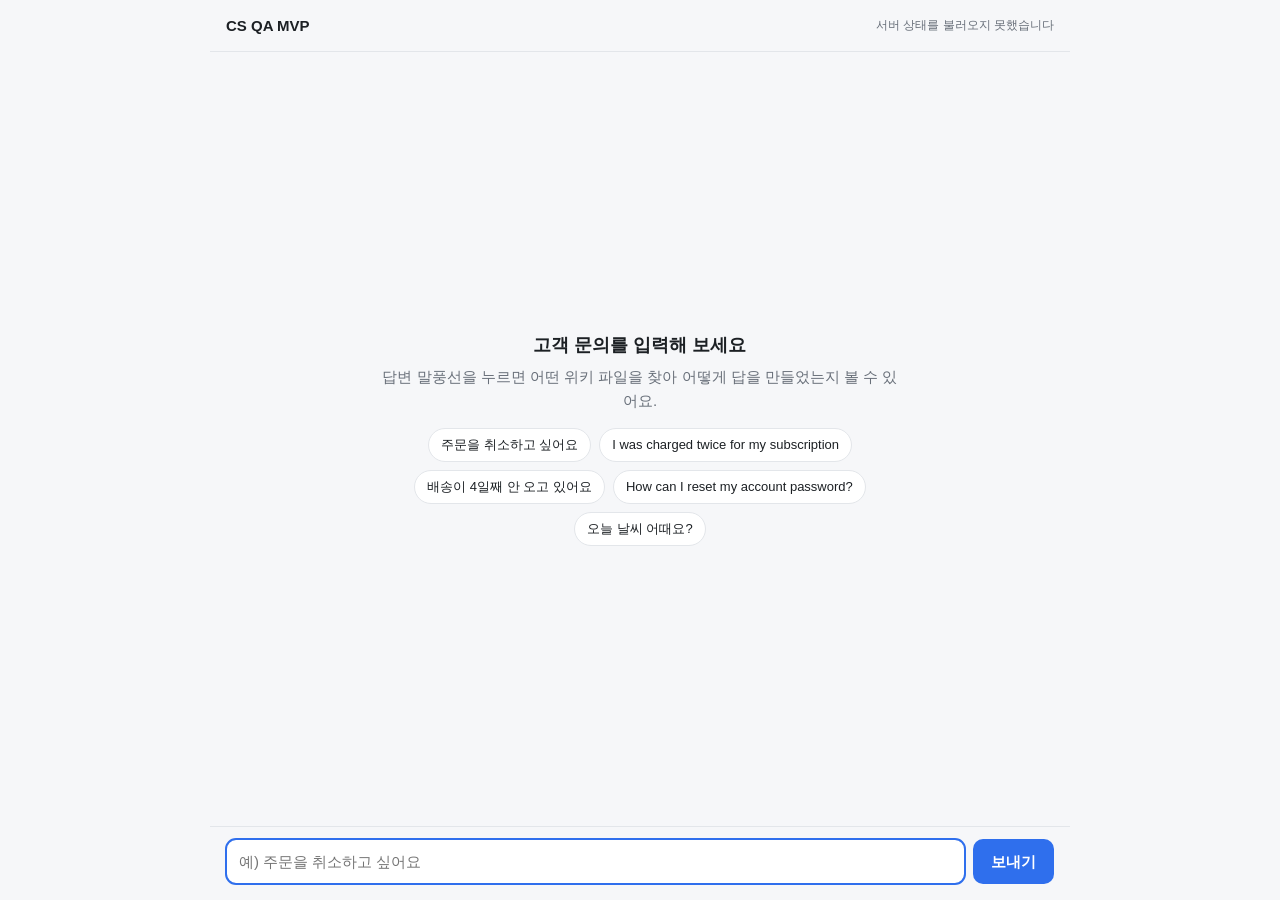
==== static/index.html @ e8673f10 "CS QA 챗봇 MVP: 위키 검색 + Decision-1 선택 + Claude 답변 - 공개 CS 데이터셋 수집/정규화 스크립트와 주제별 위키 87페이지 - BM25 검색 → M" ====
<!doctype html>
<html lang="ko">
<head>
  <meta charset="utf-8">
  <meta name="viewport" content="width=device-width, initial-scale=1">
  <title>CS QA MVP</title>
  <link rel="icon" href="data:,">
  <link rel="stylesheet" href="/static/style.css">
</head>
<body>
  <div class="app">
    <header class="topbar">
      <div class="brand">CS QA MVP</div>
      <div class="status" id="status">상태 확인 중…</div>
    </header>

    <main class="chat" id="chat">
      <div class="empty" id="empty">
        <p class="empty-title">고객 문의를 입력해 보세요</p>
        <p class="empty-sub">답변 말풍선을 누르면 어떤 위키 파일을 찾아 어떻게 답을 만들었는지 볼 수 있어요.</p>
        <div class="samples" id="samples"></div>
      </div>
    </main>

    <form class="composer" id="composer">
      <textarea id="input" rows="1" placeholder="예) 주문을 취소하고 싶어요" autocomplete="off"></textarea>
      <button type="submit" id="send">보내기</button>
    </form>
  </div>

  <div class="modal" id="modal" hidden>
    <div class="modal-backdrop" data-close></div>
    <div class="modal-panel" role="dialog" aria-modal="true" aria-labelledby="modal-title">
      <div class="modal-head">
        <h2 id="modal-title">답변 생성 경로</h2>
        <button class="icon-btn" data-close aria-label="닫기">✕</button>
      </div>
      <div class="modal-body" id="modal-body"></div>
    </div>
  </div>

  <script src="/static/app.js"></script>
</body>
</html>
---- static/style.css ----
:root {
  --bg: #f6f7f9;
  --panel: #ffffff;
  --text: #1c2024;
  --muted: #69707a;
  --line: #e3e6ea;
  --accent: #2f6fed;
  --accent-text: #ffffff;
  --user-bubble: #2f6fed;
  --bot-bubble: #ffffff;
  --ok: #1f8a4c;
  --warn: #b26a00;
  --err: #c53030;
  --skip: #7a828c;
  --chip-bg: #eef1f5;
  --code-bg: #f1f3f6;
}
@media (prefers-color-scheme: dark) {
  :root {
    --bg: #111316;
    --panel: #1a1d21;
    --text: #e6e8eb;
    --muted: #9aa1aa;
    --line: #2b2f35;
    --accent: #5b8ff5;
    --user-bubble: #3a6fe0;
    --bot-bubble: #1f2328;
    --ok: #4cc283;
    --warn: #e0a040;
    --err: #f07070;
    --skip: #8a929c;
    --chip-bg: #262a30;
    --code-bg: #20242a;
  }
}

* { box-sizing: border-box; }
html, body { height: 100%; margin: 0; }
body {
  background: var(--bg);
  color: var(--text);
  font: 15px/1.55 -apple-system, BlinkMacSystemFont, "Apple SD Gothic Neo", "Pretendard", "Segoe UI", sans-serif;
}

.app { display: flex; flex-direction: column; height: 100%; max-width: 860px; margin: 0 auto; }

.topbar {
  display: flex; justify-content: space-between; align-items: center; gap: 12px;
  padding: 14px 16px; border-bottom: 1px solid var(--line);
}
.brand { font-weight: 700; }
.status { display: flex; gap: 6px; flex-wrap: wrap; font-size: 12px; color: var(--muted); }

.chip {
  display: inline-flex; align-items: center; gap: 4px;
  padding: 2px 8px; border-radius: 999px; background: var(--chip-bg);
  font-size: 12px; color: var(--muted); white-space: nowrap;
}
.chip.on::before, .chip.off::before { content: ""; width: 7px; height: 7px; border-radius: 50%; }
.chip.on::before { background: var(--ok); }
.chip.off::before { background: var(--skip); }

.chat { flex: 1; overflow-y: auto; padding: 20px 16px; display: flex; flex-direction: column; gap: 14px; }

.empty { margin: auto; text-align: center; color: var(--muted); max-width: 520px; }
.empty-title { font-size: 18px; color: var(--text); font-weight: 600; margin: 0 0 6px; }
.empty-sub { margin: 0 0 16px; }
.samples { display: flex; flex-wrap: wrap; gap: 8px; justify-content: center; }
.samples button {
  border: 1px solid var(--line); background: var(--panel); color: var(--text);
  padding: 6px 12px; border-radius: 999px; cursor: pointer; font: inherit; font-size: 13px;
}
.samples button:hover { border-color: var(--accent); }

.msg { display: flex; flex-direction: column; max-width: 82%; }
.msg.user { align-self: flex-end; align-items: flex-end; }
.msg.bot { align-self: flex-start; }
.bubble { padding: 10px 14px; border-radius: 14px; white-space: pre-wrap; word-break: break-word; }
.msg.user .bubble { background: var(--user-bubble); color: var(--accent-text); border-bottom-right-radius: 4px; }
.msg.bot .bubble {
  background: var(--bot-bubble); border: 1px solid var(--line); border-bottom-left-radius: 4px;
}
.msg.bot.clickable .bubble { cursor: pointer; transition: border-color .15s; }
.msg.bot.clickable .bubble:hover { border-color: var(--accent); }
.meta { margin-top: 4px; font-size: 12px; color: var(--muted); display: flex; gap: 6px; flex-wrap: wrap; align-items: center; }
.route { font-weight: 600; }
.route.generate { color: var(--accent); }
.route.direct { color: var(--ok); }
.route.escalate { color: var(--warn); }
.route.canned { color: var(--skip); }
.msg.bot .bubble.md { white-space: normal; padding: 4px 14px; }
.msg.bot .bubble.md > :first-child { margin-top: 6px; }
.typing { color: var(--muted); }

.composer {
  display: flex; gap: 8px; padding: 12px 16px 16px; border-top: 1px solid var(--line);
}
.composer textarea {
  flex: 1; resize: none; max-height: 160px; padding: 10px 12px;
  border: 1px solid var(--line); border-radius: 10px; background: var(--panel); color: var(--text); font: inherit;
}
.composer textarea:focus { outline: 2px solid var(--accent); outline-offset: -1px; }
.composer button {
  padding: 0 18px; border: 0; border-radius: 10px; background: var(--accent); color: var(--accent-text);
  font: inherit; font-weight: 600; cursor: pointer;
}
.composer button:disabled { opacity: .5; cursor: default; }

/* modal */
.modal { position: fixed; inset: 0; z-index: 10; display: flex; align-items: center; justify-content: center; }
.modal[hidden] { display: none; }
.modal-backdrop { position: absolute; inset: 0; background: rgba(0, 0, 0, .45); }
.modal-panel {
  position: relative; width: min(920px, calc(100% - 32px)); max-height: calc(100% - 48px);
  display: flex; flex-direction: column; background: var(--panel); border-radius: 14px; border: 1px solid var(--line);
}
.modal-head { display: flex; justify-content: space-between; align-items: center; padding: 14px 18px; border-bottom: 1px solid var(--line); }
.modal-head h2 { margin: 0; font-size: 17px; }
.icon-btn { border: 0; background: none; color: var(--muted); font-size: 18px; cursor: pointer; }
.modal-body { overflow-y: auto; padding: 16px 18px 22px; }

.summary { display: grid; grid-template-columns: repeat(auto-fit, minmax(150px, 1fr)); gap: 10px; margin-bottom: 14px; }
.stat { border: 1px solid var(--line); border-radius: 10px; padding: 10px 12px; }
.stat .k { font-size: 12px; color: var(--muted); }
.stat .v { font-weight: 600; margin-top: 2px; word-break: break-all; }
.reason { padding: 10px 12px; border-radius: 10px; background: var(--chip-bg); margin-bottom: 14px; }
.warning { padding: 8px 12px; border-radius: 10px; border: 1px solid var(--warn); color: var(--warn); margin-bottom: 8px; font-size: 13px; }

.section-title { font-size: 14px; font-weight: 700; margin: 18px 0 8px; }
.steps { list-style: none; margin: 0; padding: 0; display: flex; flex-direction: column; gap: 10px; counter-reset: step; }
.step { border: 1px solid var(--line); border-radius: 10px; padding: 10px 12px; }
.step-head { display: flex; justify-content: space-between; gap: 8px; align-items: center; }
.step-title { font-weight: 600; }
.step-title::before { counter-increment: step; content: counter(step) ". "; color: var(--muted); }
.step-meta { display: flex; gap: 6px; align-items: center; font-size: 12px; color: var(--muted); }
.badge { padding: 1px 8px; border-radius: 999px; font-size: 12px; font-weight: 600; }
.badge.ok { color: var(--ok); border: 1px solid var(--ok); }
.badge.skipped { color: var(--skip); border: 1px solid var(--skip); }
.badge.error { color: var(--err); border: 1px solid var(--err); }
.step-reason { font-size: 13px; color: var(--muted); margin-top: 4px; }
.kv { display: grid; grid-template-columns: max-content 1fr; gap: 2px 12px; font-size: 13px; margin-top: 8px; }
.kv .k { color: var(--muted); }
.kv .v { word-break: break-word; }

.table-wrap { overflow-x: auto; margin-top: 8px; }
table { width: 100%; border-collapse: collapse; font-size: 13px; }
th, td { text-align: left; padding: 6px 8px; border-bottom: 1px solid var(--line); vertical-align: top; }
th { color: var(--muted); font-weight: 600; white-space: nowrap; }
tr.picked td { background: color-mix(in srgb, var(--accent) 10%, transparent); }
td.num { font-variant-numeric: tabular-nums; white-space: nowrap; }
.path { font-family: ui-monospace, SFMono-Regular, Menlo, monospace; font-size: 12px; color: var(--muted); }
.link { color: var(--accent); cursor: pointer; text-decoration: underline; text-underline-offset: 2px; }
.bar { height: 6px; border-radius: 3px; background: var(--chip-bg); min-width: 80px; }
.bar > span { display: block; height: 100%; border-radius: 3px; background: var(--accent); }

details.page { border: 1px solid var(--line); border-radius: 10px; margin-bottom: 8px; }
details.page > summary { padding: 10px 12px; cursor: pointer; font-weight: 600; }
details.page > summary .path { font-weight: 400; margin-left: 6px; }
.md { padding: 0 14px 12px; font-size: 14px; }
.md h1 { font-size: 17px; } .md h2 { font-size: 15px; margin-top: 16px; } .md h3 { font-size: 14px; }
.md blockquote { margin: 6px 0; padding-left: 10px; border-left: 3px solid var(--line); color: var(--muted); }
.md p { margin: 6px 0; white-space: pre-wrap; }
.md ul, .md ol { padding-left: 20px; margin: 6px 0; }
details.raw > summary { cursor: pointer; color: var(--muted); font-size: 13px; margin-top: 16px; }
pre.json {
  background: var(--code-bg); padding: 12px; border-radius: 8px; overflow: auto; max-height: 360px;
  font-size: 12px; white-space: pre-wrap; word-break: break-all;
}

@media (max-width: 600px) {
  .msg { max-width: 92%; }
  .topbar { flex-direction: column; align-items: flex-start; }
}
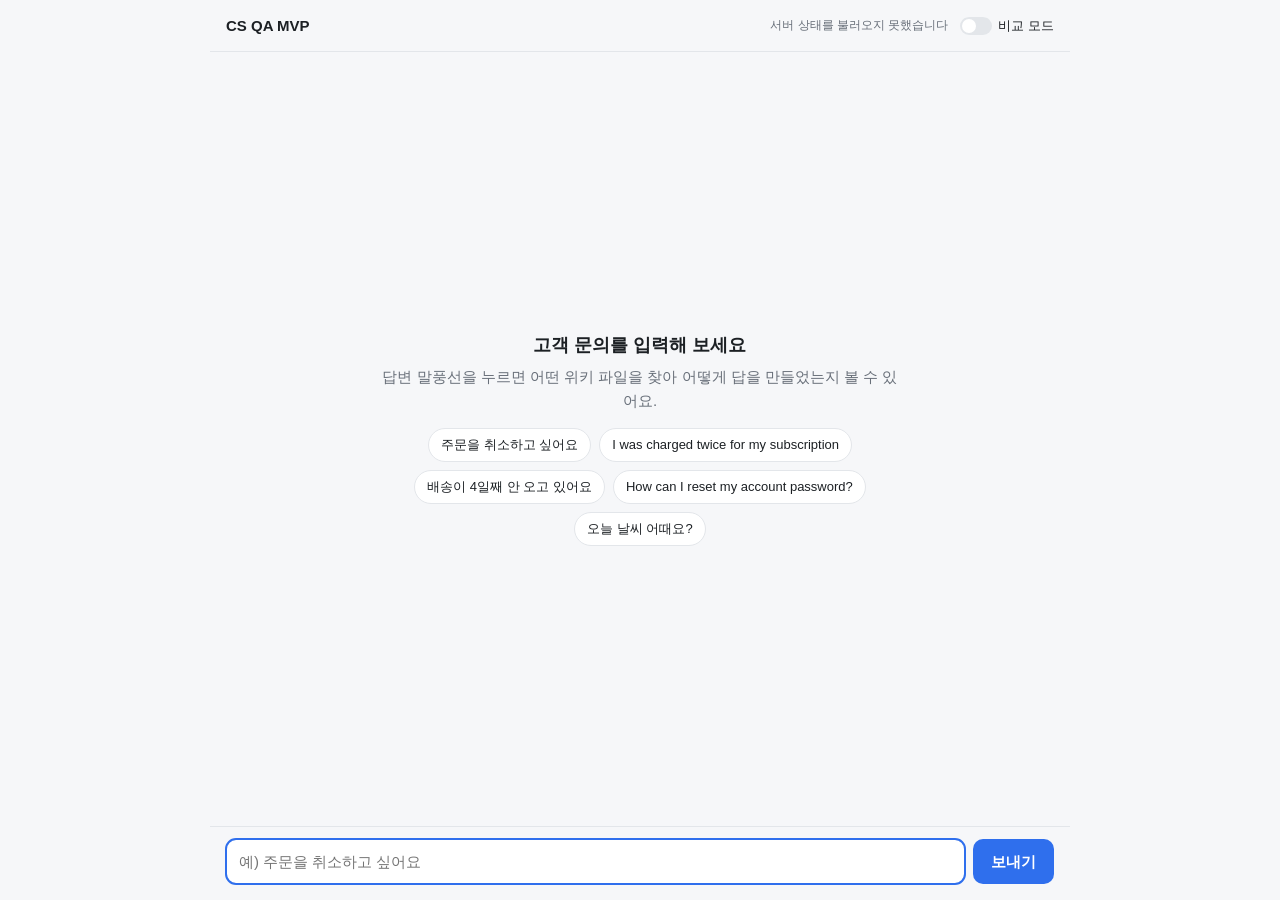
==== commit d699e7ee: "비교 모드: 판단 모델 경로와 바이패스 경로를 동시에 실행해 결과 비교 - app/pipeline.py: run 을 _prepare(검색어 변환+검색)와 _finish(판단+답변)" ====
--- a/static/index.html
+++ b/static/index.html
@@ -11,7 +11,12 @@
   <div class="app">
     <header class="topbar">
       <div class="brand">CS QA MVP</div>
-      <div class="status" id="status">상태 확인 중…</div>
+      <div class="topbar-right">
+        <div class="status" id="status">상태 확인 중…</div>
+        <label class="toggle" title="판단 모델 경로와 바이패스 경로를 함께 실행해 결과를 비교합니다">
+          <input type="checkbox" id="compare"><span class="track"></span><span>비교 모드</span>
+        </label>
+      </div>
     </header>
 
     <main class="chat" id="chat">
--- a/static/style.css
+++ b/static/style.css
@@ -171,3 +171,23 @@
   .msg { max-width: 92%; }
   .topbar { flex-direction: column; align-items: flex-start; }
 }
+
+/* ---- 비교 모드 ---- */
+.topbar-right { display: flex; align-items: center; gap: 12px; flex-wrap: wrap; justify-content: flex-end; }
+.toggle { display: inline-flex; align-items: center; gap: 6px; font-size: 13px; cursor: pointer; user-select: none; white-space: nowrap; }
+.toggle input { position: absolute; opacity: 0; pointer-events: none; }
+.toggle .track { width: 32px; height: 18px; border-radius: 999px; background: var(--line); position: relative; transition: background .15s; }
+.toggle .track::after { content: ""; position: absolute; top: 2px; left: 2px; width: 14px; height: 14px; border-radius: 50%; background: var(--panel); transition: transform .15s; }
+.toggle input:checked + .track { background: var(--accent); }
+.toggle input:checked + .track::after { transform: translateX(14px); }
+.toggle input:focus-visible + .track { outline: 2px solid var(--accent); outline-offset: 2px; }
+
+.msg.bot.compare { max-width: 100%; width: 100%; }
+.cmp-grid { display: grid; grid-template-columns: 1fr 1fr; gap: 10px; }
+@media (max-width: 640px) { .cmp-grid { grid-template-columns: 1fr; } }
+.cmp-card { display: flex; flex-direction: column; min-width: 0; border: 1px solid var(--line); border-radius: 14px; background: var(--panel); padding: 10px; cursor: pointer; }
+.cmp-card:hover { border-color: var(--accent); }
+.msg.bot .cmp-card .bubble { padding: 6px 2px; background: none; border: none; box-shadow: none; }
+.cmp-head { display: flex; flex-direction: column; gap: 2px; font-size: 13px; padding-bottom: 6px; border-bottom: 1px solid var(--line); }
+.cmp-head span { color: var(--muted); font-size: 12px; }
+.cmp-diff { margin-top: 8px; font-size: 12px; color: var(--muted); }
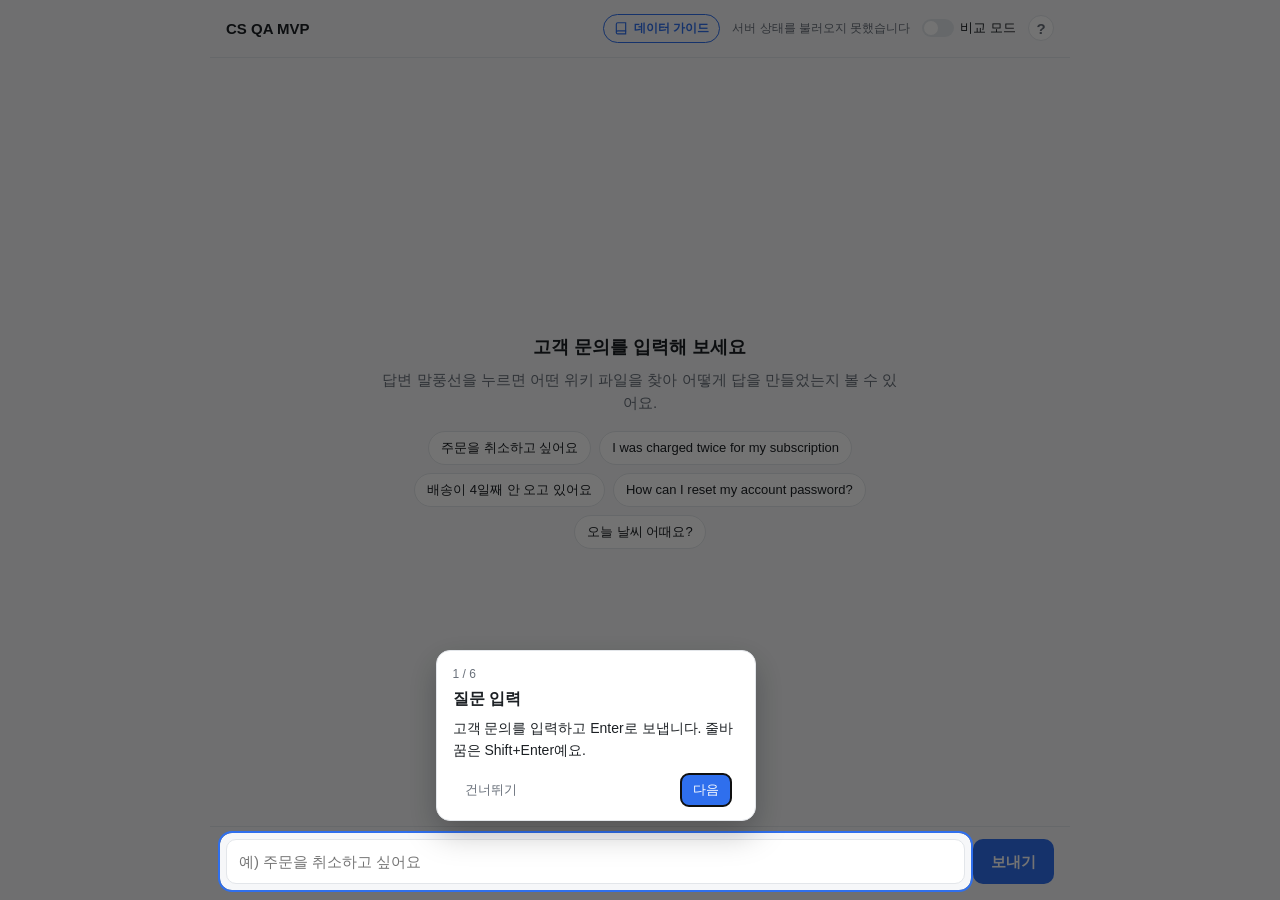
==== commit 74eabc02: "데이터 가이드 모달과 첫 방문 사용법 안내 추가 - app/wiki.py, app/main.py: GET /api/guide. 위키에서 데이터셋 → 그룹(한국어 이름) → 주제 구" ====
--- a/static/index.html
+++ b/static/index.html
@@ -12,10 +12,15 @@
     <header class="topbar">
       <div class="brand">CS QA MVP</div>
       <div class="topbar-right">
+        <button type="button" class="guide-btn" id="guide-btn">
+          <svg width="14" height="14" viewBox="0 0 24 24" fill="none" stroke="currentColor" stroke-width="2" stroke-linecap="round" aria-hidden="true"><path d="M4 19.5A2.5 2.5 0 0 1 6.5 17H20V3H6.5A2.5 2.5 0 0 0 4 5.5z"></path><path d="M4 19.5A2.5 2.5 0 0 0 6.5 22H20v-5"></path></svg>
+          <span id="guide-btn-label">데이터 가이드</span>
+        </button>
         <div class="status" id="status">상태 확인 중…</div>
         <label class="toggle" title="판단 모델 경로와 바이패스 경로를 함께 실행해 결과를 비교합니다">
           <input type="checkbox" id="compare"><span class="track"></span><span>비교 모드</span>
         </label>
+        <button type="button" class="help-btn" id="tour-btn" aria-label="사용법 안내 다시 보기" title="사용법 안내 다시 보기">?</button>
       </div>
     </header>
 
@@ -44,6 +49,45 @@
     </div>
   </div>
 
+  <div class="modal" id="guide" hidden>
+    <div class="modal-backdrop" data-close></div>
+    <div class="modal-panel guide-panel" role="dialog" aria-modal="true" aria-labelledby="guide-title">
+      <div class="modal-head">
+        <div>
+          <h2 id="guide-title">질문할 수 있는 주제</h2>
+          <p class="guide-sub" id="guide-sub">불러오는 중…</p>
+        </div>
+        <button class="icon-btn" data-close aria-label="닫기">✕</button>
+      </div>
+      <div class="guide-tabs" id="guide-tabs" role="tablist"></div>
+      <div class="guide-main">
+        <div class="guide-list">
+          <label class="guide-search">
+            <svg width="16" height="16" viewBox="0 0 24 24" fill="none" stroke="currentColor" stroke-width="2" stroke-linecap="round" aria-hidden="true"><circle cx="11" cy="11" r="7"></circle><path d="m20 20-3.5-3.5"></path></svg>
+            <input type="search" id="guide-q" placeholder="주제 검색 (예: refund, 배송, password)" aria-label="주제 검색">
+          </label>
+          <div id="guide-groups"></div>
+        </div>
+        <aside class="guide-detail" id="guide-detail"></aside>
+      </div>
+    </div>
+  </div>
+
+  <div class="tour" id="tour" hidden>
+    <div class="tour-spot" id="tour-spot"></div>
+    <div class="tour-card" id="tour-card" role="dialog" aria-modal="true" aria-labelledby="tour-title">
+      <div class="tour-step" id="tour-step"></div>
+      <h3 id="tour-title"></h3>
+      <p id="tour-text"></p>
+      <div class="tour-actions">
+        <button type="button" class="tour-skip" id="tour-skip">건너뛰기</button>
+        <span></span>
+        <button type="button" class="tour-prev" id="tour-prev">이전</button>
+        <button type="button" class="tour-next" id="tour-next">다음</button>
+      </div>
+    </div>
+  </div>
+
   <script src="/static/app.js"></script>
 </body>
 </html>
--- a/static/style.css
+++ b/static/style.css
@@ -191,3 +191,84 @@
 .cmp-head { display: flex; flex-direction: column; gap: 2px; font-size: 13px; padding-bottom: 6px; border-bottom: 1px solid var(--line); }
 .cmp-head span { color: var(--muted); font-size: 12px; }
 .cmp-diff { margin-top: 8px; font-size: 12px; color: var(--muted); }
+
+/* ---- 데이터 가이드 ---- */
+.guide-btn {
+  display: inline-flex; align-items: center; gap: 6px; padding: 4px 10px; border-radius: 999px;
+  border: 1px solid var(--accent); background: transparent; color: var(--accent); font: inherit; font-size: 12px; font-weight: 600; cursor: pointer; white-space: nowrap;
+}
+.guide-btn:hover { background: var(--chip-bg); }
+.help-btn {
+  width: 26px; height: 26px; border-radius: 50%; border: 1px solid var(--line); background: var(--panel);
+  color: var(--muted); font: inherit; font-weight: 700; cursor: pointer;
+}
+.help-btn:hover { color: var(--accent); border-color: var(--accent); }
+
+.guide-panel { width: min(1060px, calc(100% - 32px)); height: min(820px, calc(100% - 48px)); }
+.guide-panel .modal-head { align-items: flex-start; }
+.guide-sub { margin: 4px 0 0; font-size: 13px; color: var(--muted); }
+.guide-tabs { display: grid; grid-template-columns: repeat(auto-fit, minmax(170px, 1fr)); gap: 10px; padding: 14px 18px; }
+.guide-tab {
+  text-align: left; padding: 10px 12px; border-radius: 12px; border: 1px solid var(--line); background: var(--panel);
+  color: var(--text); font: inherit; cursor: pointer; display: flex; flex-direction: column; gap: 2px;
+}
+.guide-tab span { font-size: 12px; color: var(--muted); }
+.guide-tab[aria-selected="true"] { border: 2px solid var(--accent); padding: 9px 11px; }
+.guide-tab[aria-selected="true"] strong { color: var(--accent); }
+.guide-main { flex: 1; min-height: 0; display: grid; grid-template-columns: minmax(0, 1fr) 340px; border-top: 1px solid var(--line); }
+.guide-list { overflow-y: auto; padding: 14px 18px; display: flex; flex-direction: column; gap: 14px; }
+.guide-search { display: flex; align-items: center; gap: 8px; padding: 8px 12px; border: 1px solid var(--line); border-radius: 10px; color: var(--muted); }
+.guide-search input { flex: 1; border: 0; outline: 0; background: transparent; color: var(--text); font: inherit; }
+.guide-search:focus-within { border-color: var(--accent); }
+#guide-groups { display: flex; flex-direction: column; gap: 14px; }
+.guide-group-head { font-size: 12px; font-weight: 700; color: var(--muted); margin-bottom: 6px; }
+.guide-group-head span { font-weight: 400; }
+.guide-chips { display: flex; flex-wrap: wrap; gap: 6px; }
+.guide-chip {
+  padding: 5px 10px; border-radius: 999px; border: 1px solid var(--line); background: var(--panel); color: var(--text);
+  font: inherit; font-size: 13px; cursor: pointer;
+}
+.guide-chip:hover { border-color: var(--accent); }
+.guide-chip[aria-pressed="true"] { background: var(--accent); border-color: var(--accent); color: var(--accent-text); }
+.guide-empty { color: var(--muted); font-size: 13px; }
+.guide-detail { overflow-y: auto; padding: 16px 18px; border-left: 1px solid var(--line); background: var(--bg); display: flex; flex-direction: column; gap: 14px; }
+.guide-detail-head { display: flex; flex-direction: column; gap: 4px; }
+.guide-detail-head strong { font-size: 17px; }
+.guide-detail .muted { font-size: 12px; color: var(--muted); }
+.guide-detail-sec { display: flex; flex-direction: column; gap: 6px; }
+.guide-detail-sec .label { font-size: 12px; font-weight: 700; color: var(--muted); }
+.guide-ask {
+  text-align: left; padding: 8px 10px; border-radius: 10px; border: 1px solid var(--line); background: var(--panel);
+  color: var(--text); font: inherit; font-size: 13px; cursor: pointer;
+}
+.guide-ask:hover { border-color: var(--accent); }
+.guide-answer { margin: 0; font-size: 13px; line-height: 1.6; }
+.guide-body summary { cursor: pointer; font-size: 13px; color: var(--accent); }
+.guide-body .md { margin-top: 8px; font-size: 13px; }
+@media (max-width: 720px) {
+  .guide-tabs { grid-template-columns: repeat(2, minmax(0, 1fr)); gap: 8px; padding: 10px 14px; }
+  .guide-tab span:last-child { display: none; }
+  .guide-main { grid-template-columns: 1fr; overflow-y: auto; }
+  .guide-list, .guide-detail { overflow: visible; }
+  .guide-detail { border-left: 0; border-top: 1px solid var(--line); }
+}
+
+/* ---- 사용법 안내 ---- */
+.tour { position: fixed; inset: 0; z-index: 20; }
+.tour[hidden] { display: none; }
+.tour-spot {
+  position: fixed; border-radius: 12px; box-shadow: 0 0 0 9999px rgba(0, 0, 0, .55);
+  outline: 2px solid var(--accent); transition: all .2s ease; pointer-events: none;
+}
+.tour-card {
+  position: fixed; width: min(320px, calc(100% - 16px)); box-sizing: border-box; padding: 14px 16px;
+  background: var(--panel); color: var(--text); border-radius: 14px; border: 1px solid var(--line); box-shadow: 0 12px 32px rgba(0, 0, 0, .25);
+}
+.tour-step { font-size: 12px; color: var(--muted); }
+.tour-card h3 { margin: 4px 0 6px; font-size: 16px; }
+.tour-card p { margin: 0 0 12px; font-size: 14px; }
+.tour-actions { display: grid; grid-template-columns: auto 1fr auto auto; gap: 8px; align-items: center; }
+.tour-actions button { padding: 6px 12px; border-radius: 8px; font: inherit; font-size: 13px; cursor: pointer; }
+.tour-skip { border: 0; background: none; color: var(--muted); padding-left: 0; }
+.tour-prev { border: 1px solid var(--line); background: var(--panel); color: var(--text); }
+.tour-next { border: 0; background: var(--accent); color: var(--accent-text); font-weight: 600; }
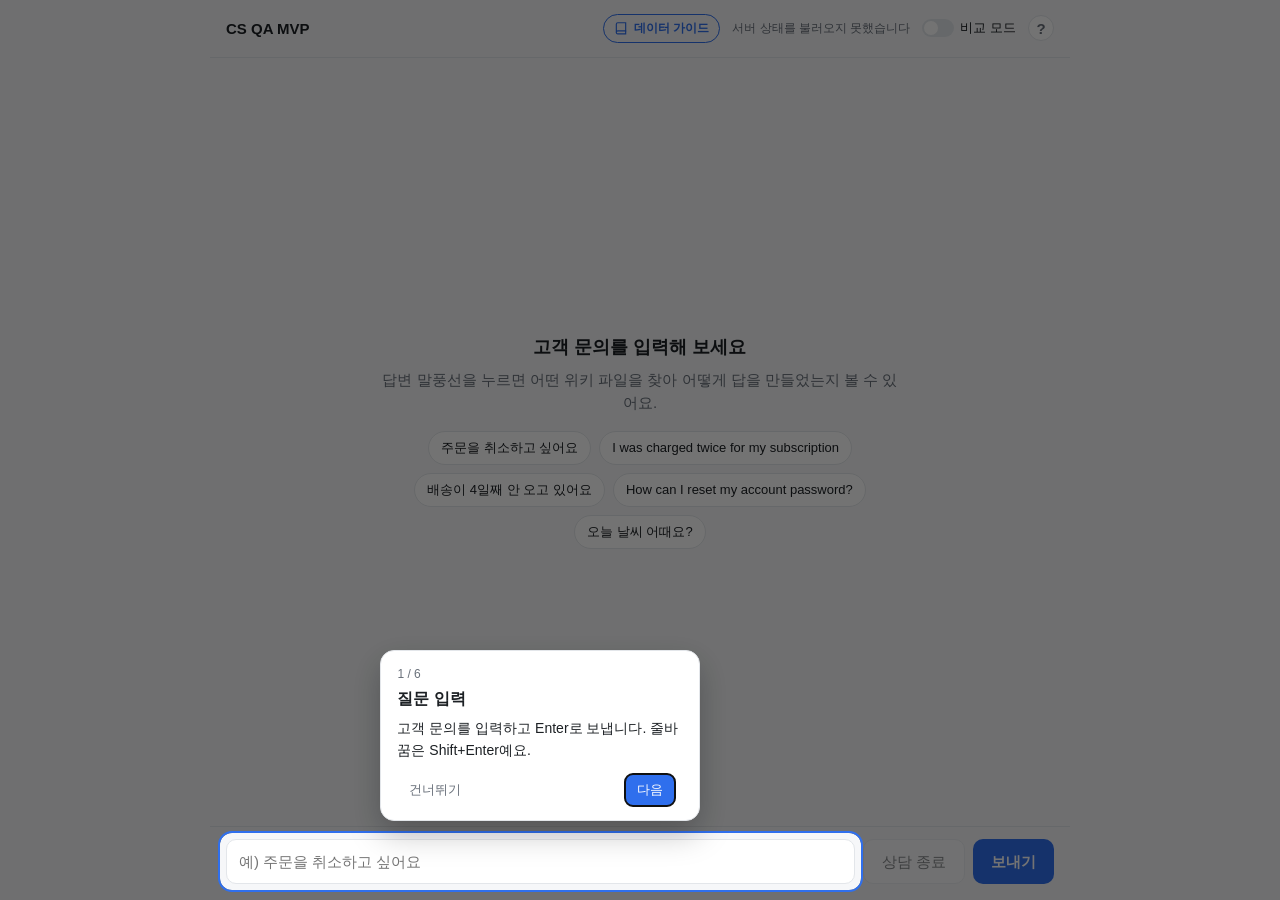
==== commit c7bccf0b: "feat(ticket): 상담 종료·상담원 연결 시 노션 CS 티켓 생성과 대화 문맥 전달 - 채팅 화면의 상담 종료 버튼, 또는 답변이 상담원 연결로 분류되면 대화를 LLM 으로" ====
--- a/static/index.html
+++ b/static/index.html
@@ -34,6 +34,7 @@
 
     <form class="composer" id="composer">
       <textarea id="input" rows="1" placeholder="예) 주문을 취소하고 싶어요" autocomplete="off"></textarea>
+      <button type="button" class="end-btn" id="end-chat" disabled title="지금까지의 대화로 노션 CS 처리 보드에 티켓을 만들고 상담을 끝냅니다">상담 종료</button>
       <button type="submit" id="send">보내기</button>
     </form>
   </div>
--- a/static/style.css
+++ b/static/style.css
@@ -105,6 +105,13 @@
   font: inherit; font-weight: 600; cursor: pointer;
 }
 .composer button:disabled { opacity: .5; cursor: default; }
+.composer .end-btn { background: var(--panel); color: var(--text); border: 1px solid var(--line); font-weight: 500; }
+
+/* 상담 종료 안내: 대화 가운데에 작게 */
+.msg.system { align-self: center; align-items: center; max-width: 92%; }
+.msg.system .bubble { background: var(--chip-bg); color: var(--text); font-size: 13.5px; line-height: 1.6; text-align: center; }
+.msg.system a { color: var(--accent); font-weight: 600; }
+.msg.system .warn { color: var(--warn); font-size: 12.5px; }
 
 /* modal */
 .modal { position: fixed; inset: 0; z-index: 10; display: flex; align-items: center; justify-content: center; }
